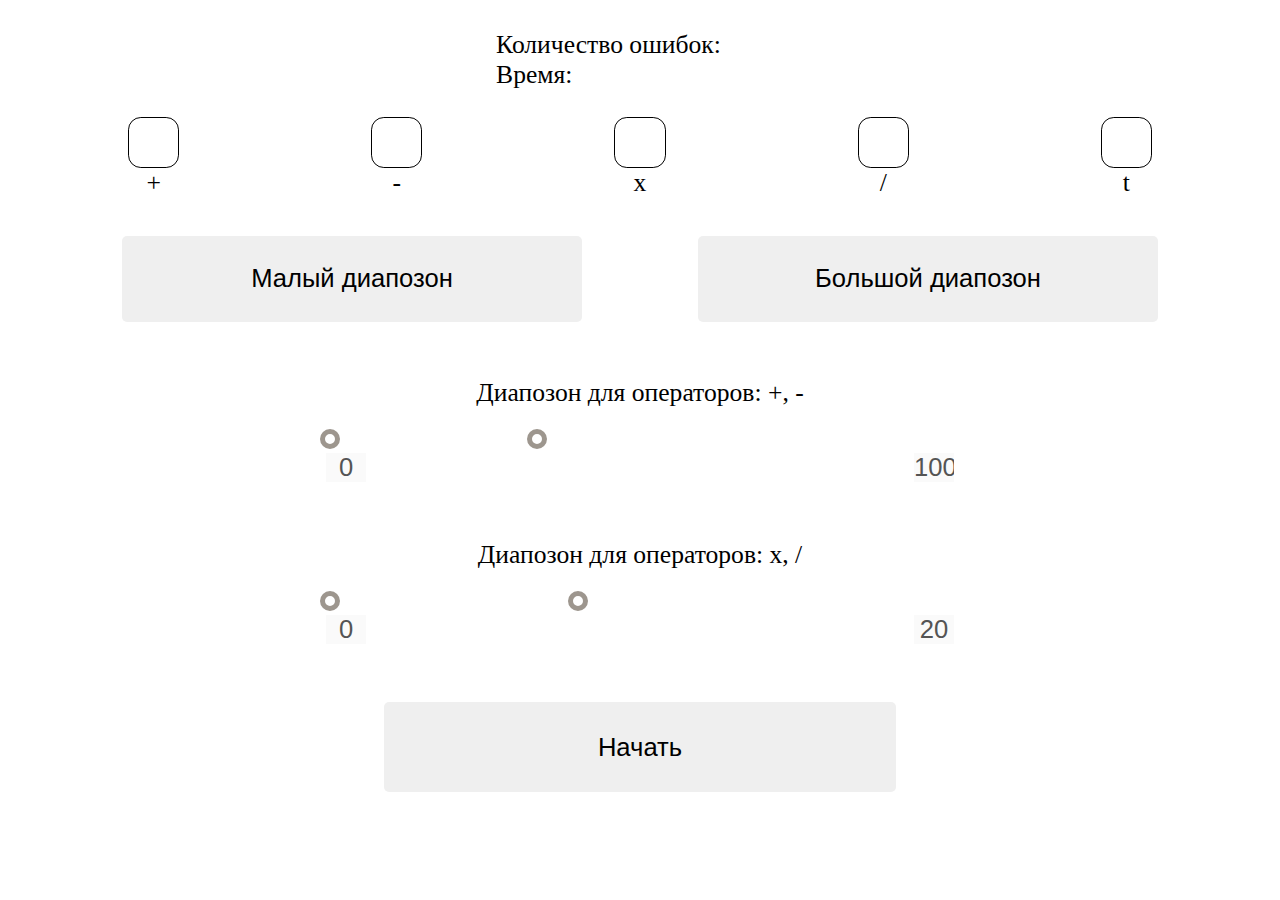
==== index.html @ 9f386fc3 "Update index.html" ====
<!DOCTYPE html>
<html lang="en">
<head>
    <meta charset="UTF-8">
    <meta name="viewport" content="width=device-width, user-scalable=no">
    <title>MathScore</title>
    <link rel="stylesheet" href="./style.css" /></link>
    <link rel="stylesheet" id="theme" href="./style.css" /></link>
    <script src='https://cdnjs.cloudflare.com/ajax/libs/jquery/1.12.4/jquery.min.js'></script>
    <script src="https://telegram.org/js/telegram-web-app.js?v=1.0.1"></script>
</head>
<body>

    <div class="different-theme-block" id="different-theme-block">
        <div class="conteiner" id="conteiner">
            <div class="standart" id="standart"></div>
            <div class="black" id="black"></div>
            <div class="red" id="red"></div>
            <div class="green" id="green"></div>
        </div>
    </div>
    <div   id="main1">
        <div class="main1 cssmain1">
            <div class="header1">
                <p id="win-message" class="win-message none">Количество ошибок: <br> Время: </p>
                <div class="different-theme" id="different-theme"></div>
            </div>
            <div class="choice">
                <p class="choice-value"><input type="checkbox" id="checkbox+" value="0"> +</p>
                <p class="choice-value"><input type="checkbox" id="checkbox-" value="1"> -</p>
                <p class="choice-value"><input type="checkbox" id="checkboxx" value="2"> x</p>
                <p class="choice-value"><input type="checkbox" id="checkbox/" value="3"> /</p>
                <p class="choice-value"><input type="checkbox"> t</p>
            </div>

            <div class="tuning-small-big">
                <button class="small-range cssmain1" id="small-range">Малый диапозон</button>
                <button class="big-range cssmain1" id="big-range">Большой диапозон</button>
            </div>

            <div class="filter">
                <p>Диапозон для операторов: +, -</p>
                <div class="easy-basket-filter">
                    <div class="easy-basket-filter-info">
                        <p class="iLower"><input disabled type="text" id="easy-basket-lower" class="easy-basket-lower forPSize" value="0" min="0" max="300" maxlength=3/></p>
                        <p class="iUpper"><input disabled type="text" class="easy-basket-upper forPSize" value="100" min="0" max="300" maxlength=3/></p>
                    </div>
                    
                    <div class="easy-basket-filter-range">
                        <input type="range" class="lower range" step="1" min="0" max="300" value="0"/>
                        <input type="range" class="upper range" step="1" min="0" max="300" value="100"/>
                        <div class="fill"></div>
                    </div>
                    
                    <div class="easy-basket-filter-ticks">
                    </div>
                </div>
            </div>

            <div class="filter">
                <p>Диапозон для операторов: x, /</p>
                <div class="easy-basket-filter-double">
                    <div class="easy-basket-filter-info-double">
                        <p class="iLower-double cssmain1"><input disabled type="text" class="easy-basket-lower-double forPSize" value="0" min="0" max="50" maxlength=2/></p>
                        <p class="iUpper-double cssmain1"><input disabled type="text" class="easy-basket-upper-double forPSize" value="20" min="0" max="50" maxlength=2/></p>
                    </div>
                    
                    <div class="easy-basket-filter-range-double">
                        <input type="range" class="lower-double range-double" step="1" min="0" max="50" value="0"/>
                        <input type="range" class="upper-double range-double" step="1" min="0" max="50" value="20"/>
                        <div class="fill-double"></div>
                    </div>
                    
                    <div class="easy-basket-filter-ticks-double">
                    </div>
                </div>
            </div>
            
            <button class="start-button cssmain1" id="start-button">Начать</button>
        </div>
    </div>

    <div class = "none" id="main2">
        <div class="main2 cssmain2">
            <div class="header">
                <img class="back-to-home" id="back-to-home" src="./materials/back-to-main.png" alt="">
                <div class="time">
                    <div class="wrapper-stopwath">
                        <p><span id="seconds">00</span>:<span id="tens">00</span></p>
                    </div> 
                </div>
                <div class="score">
                    <p id="score">/</p>
                </div>
            </div>

            <div class="example-block">
                <p class="number" id="example">35 + 343 = </p>
                <div class="example-answer" id="example-answer-block">
                    <p id="example-answer"></p>
                </div>
            </div>

            <div class="keyboard">
                <button  class="cssmain2" id="number-1" value="1"> 1 </button>
                <button  class="cssmain2" id="number-2" value="2"> 2 </button>
                <button  class="cssmain2" id="number-3" value="3"> 3 </button>
                <button  class="cssmain2" id="number-4" value="4"> 4 </button>
                <button  class="cssmain2" id="number-5" value="5"> 5 </button>
                <button  class="cssmain2" id="number-6" value="6"> 6 </button>
                <button  class="cssmain2" id="number-7" value="7"> 7 </button>
                <button  class="cssmain2" id="number-8" value="8"> 8 </button>
                <button  class="cssmain2" id="number-9" value="9"> 9 </button>
                <!-- <button  class="number"> 1 </button> -->
                <button class="cssmain2" id="number-delete" value="delete">
                    <img src="[data-uri]">
                </button>
                <button  class="cssmain2" id="number-0" value="0"> 0 </button>
                <button class="cssmain2" id="number-enter" value="enter">
                    <img src="[data-uri]">
                </button>
            </div>
        </div>
    </div>
    
    <script src="./main.js"></script>
    <script src="https://telegram.org/js/telegram-web-app.js"></script>
</body>
</html>
---- style.css ----
*{
    padding: 0;
    margin: 0;
    border: 0;
}



.none{
    z-index: -1;
    display: none;
}


body{
    width: 100vw;
    height: 100vh;
    display: flex;
    justify-content: center;
}
.main1{
    width: 100vw;
    height: 100vh;
    /* background-color: rgb(234, 234, 234); */

    display: flex;
    align-items: center;
    flex-direction: column;
}

.header1{
    width: 95vw;
    height: 10vh;
    display: flex;
    justify-content: space-between;
    align-items: center;
}
.win-message{
    width: 100%;
    height: 10vh;
    display: flex;
    justify-content: center;
    align-items: end;
}
.different-theme{
    height: 7vh;
    aspect-ratio: 1 / 1;
    border-radius: 1vw;
}
.different-theme-block{
    width: 0;
    height: 100%;
    position: absolute;
    right: 0;
    transition-duration: 0.4s;
    z-index: 10;
}
.conteiner{
    position: absolute;
    overflow: hidden;
    width: 0;
    right: calc(7vh + 2.5vw);
    height: 10vh;
    display: flex;
    justify-content: end;
    align-items: center;
    transition-duration: 0.4s;
}
.black, .red, .green, .standart{
    height: 7vh;
    aspect-ratio: 1 / 1;
    transition-duration: 0.4s;
}
.black{
    background-color: black;
}
.green{
    background-color: green;
    border-top-right-radius: 1vw;
    border-bottom-right-radius: 1vw;
}
.red{
    background-color: red;
}
.standart{
    border-top-left-radius: 1vw;
    border-bottom-left-radius: 1vw;
    background-color: rgb(28, 170, 231);;
}

.choice{
    width: 80vw;
    height: 15vh;
    display: flex;
    justify-content: space-between;
    align-items: center;
}
.choice-value{
    display: flex;
    align-items: center;
    flex-direction: column;
}
.choice input{
    appearance: none; /* Убираем стандартное оформление */
    width: 4vw;
    aspect-ratio: 1 / 1;
    /* border: 1px solid #000; */
    border-radius: 1vw;
}
.choice input[type="checkbox"]{
    border: 1px solid;
    /* border-color: black; */
    /* background-color: rgb(234, 234, 234); */
}
.choice input[type="checkbox"]:checked{
    /* background-color: rgb(28, 170, 231); 
    border-color: rgb(28, 170, 231); */
}


.tuning-small-big{
    width: 90vw;
    height: 12vh;
    display: flex;
    align-items: center;
    justify-content: space-around;
}
.tuning-small-big button{
    width: 40%;
    height: 80%;
    border-radius: 5px;
    /* box-shadow: 0px 1px 4px  rgb(92, 92, 92); */
    /* background-color: rgb(28, 170, 231);
    color: white; */
    transition-duration: 0.4s;
}
.tuning-small-big button:active {
    width: 35%;
    height: 75%;
    transition-duration: 0.4s;
    /* background-color: rgb(18, 108, 146); */
}


.filter{
    margin: 5vh 0 0 0;
    width: 100vw;
    height: 13vh;
    display: flex;
    flex-direction: column;
    align-items: center;
    justify-content: space-between;
}


.start-button{
    margin: 5vh 0 0 0;
    width: 40vw;
    height: 10vh;
    border-radius: 5px;
    /* box-shadow: 0px 1px 4px  rgb(92, 92, 92);
    background-color: rgb(28, 170, 231);
    color: white; */
    transition-duration: 0.4s;
}

.start-button:active {
    width: 35%;
    height: 9%;
    transition-duration: 0.4s;
    /* background-color: rgb(18, 108, 146); */
}



.main2{
    width: 100vw;
    height: 100vh;
    /* background-color: rgb(234, 234, 234); */
    font-weight: 550;
    /* color: rgb(8, 130, 183); */
    display: flex;
    justify-content: space-between;
    align-items: center;
    flex-direction: column;
}

.header{
    width: 90%;
    height: 13%;
    display: flex;
    justify-content: space-between;
    align-items: center;
}
.back-to-home{
    height: auto;
}

.keyboard{
    display: flex;
    justify-content: center;
    align-items: flex-end;
    flex-wrap: wrap;
    width: 100%;
    height: 40%;
    /* position: absolute; */
    margin-bottom: 2%;
}
.keyboard button{
    width: 30%;
    height: 21%;
    /* display: flex; */
    /* text-align: center; */
    margin: 3px;
    border-radius: 5px;
    /* box-shadow: 0px 1px 4px  rgb(92, 92, 92);
    background-color: rgb(28, 170, 231);
    color: white; */
    font-weight: 600;
    transition-duration: 0.4s;
}

.keyboard button:active {
    transition-duration: 0.4s;
    /* background-color: rgb(18, 108, 146); */
}
.keyboard img{
    height: 4.5vh;
}

.example-block{
    /* background-color: aliceblue; */
    height: 15vh;
    width: 100vw;
    display: flex;
    flex-direction: column;
    align-items: center;
    justify-content: space-between;
}
.example-answer{
    position: relative;
    display: flex;
    justify-content: center;
    align-items: center;
    /* border-bottom: 1px solid rgb(8, 130, 183); */
    width: 40vw;
    height: 6vh;
    /* background-color: rgb(240, 240, 240);
    box-shadow: 0px 1px 4px  rgb(92, 92, 92);  */
    border-radius: 5px;  
}








@media (min-width: 992px) {
    .cssmain1{
        font-size: 2vw;
    }
    .cssmain2{
        font-size: 3vw;
    }
    .forPSize{
        font-size: 2vw;
    }
    .back-to-home{
        width: 70px;
    }
}
@media (max-width: 992px) {
    .cssmain1{
        font-size: 3vw;
    }
    .cssmain2{
        font-size: 4vw;
    }
    .forPSize{
        font-size: 2.5vw;
    }
}
@media (max-width: 780px) {
    .cssmain1{
        font-size: 4vw;
    }
    .cssmain2{
        font-size: 5vw;
    }
    .forPSize{
        font-size: 3vw;
    }
    .back-to-home{
        width: 60px;
    }
}
@media (max-width: 650px) {
    .cssmain1{
        font-size: 5vw;
    }
    .cssmain2{
        font-size: 6vw;
    }
    .forPSize{
        font-size: 4vw;
    }
    .back-to-home{
        width: 11vw;
    }
}
@media (max-width: 570px) {
    .cssmain1{
        font-size: 6vw;
    }
    .cssmain2{
        font-size: 7vw;
    }
    .forPSize{
        font-size: 4.5vw;
    }
    .choice input{
        width: 5vw;
    }
    .back-to-home{
        width: 13vw;
    }
}
@media (max-width: 400px) {
    .cssmain1{
        font-size: 6.5vw;
    }
    .cssmain2{
        font-size: 8vw;
    }
    .forPSize{
        font-size: 5.5vw;
    }
    .choice input{
        width: 5.5vw;
    }
    .back-to-home{
        width: 15vw;
    }
}
















.easy-basket-filter {
    width: 50%;
    position: relative;
}
.fill {
    height: 3px;
    width: 33%;
    /* background-color: rgb(28, 170, 231); */
    position: absolute;
    top: 0;
    left: 0;
    z-index: 2;
}
.easy-basket-filter-info {
    box-sizing: border-box;
    padding: 0;
    width: 100%;
    justify-content: space-between;
    /* position: absolute;
    top: -50px; */
}
.easy-basket-filter-info p{
    /* color: #fff; */
    padding: 2px 6px;
    /* background-color: rgb(28, 170, 231); */
    border-radius: 4px;
    margin:0;
}
.easy-basket-filter-info .iLower{
    float:left;
    display: inline-block;
    min-height: 4.5vh;
    width: 40px;
    position: relative;
}
.easy-basket-filter-info .iUpper{
    float:right;
    display: inline-block;
    min-height: 4.5vh;
    width: 40px;
    position: relative;
}
.easy-basket-filter-info input{
    width: inherit;
    border: none;
    /* color: #fff; */
    /* font: 11px Open Sans; */
    /* background-color: rgb(28, 170, 231); */
    /* width: 40px; */
    position: absolute;
    bottom: 0;
    text-align:center;
}
/***** Position dual *****/
.range {
    position: absolute;
    left: 0;
    top: 0;
}

/****** Style range ******/
input[type=range] {
    -webkit-appearance: none;
    width: 100%;
    margin: 0;
    background: transparent;
}

input[type=range]::-webkit-slider-thumb {
    border: 5px solid;
    -webkit-appearance: none;
    cursor: pointer;
    position: relative;
    z-index: 3;
}

input[type=range]:focus, input[type=text]:focus {
    outline: none;
}
input[type=range]::-webkit-slider-thumb {
    -webkit-appearance: none;
    height:20px;
    width: 20px;
    /* border: 5px solid #f1f1f1;
    box-shadow: 0 1px 5px -1px rgba(0, 0, 0, 0.5); */
    border-radius: 100%;
    /* background: rgb(28, 170, 231); */
    cursor: pointer;
    margin-top: -9px;
}
input[type=range]::-webkit-slider-runnable-track {
    width: 100%;
    height: 3px;
    cursor: pointer;
    /* background: #707D7D; */
    border-radius: 1.3px;
}

input[type=range].lower::-webkit-slider-runnable-track {
    /* background: red; */
}
.easy-basket-filter-ticks {
    display: -webkit-box;
    display: -ms-flexbox;
    display: flex;
    -webkit-box-pack: justify;
        -ms-flex-pack: justify;
            justify-content: space-between;
    height: 5px;
    padding-top: 8px;
    font: 11px Open Sans;
    cursor: default;
    left: 0;
    bottom: 0;
    width: 100%;
}
.easy-basket-filter-ticks > div {
    height: 100%;
    width: 1px;
    /* background: #DDD;
    color: #888; */
}
.easy-basket-filter-ticks > div:nth-child(10n - 9) {
    height: 150%;
}
.easy-basket-filter-ticks > div:nth-child(10n - 9)::before {
    display: block;
    content: attr(data-value);
    -webkit-transform: translate(-50%, 50%);
            transform: translate(-50%, 50%);
    text-align: center;
    width: 40px;
}



.easy-basket-filter-double {
    width: 50%;
    position: relative;
}
.fill-double {
    height: 3px;
    width: 38%;
    /* background-color: rgb(28, 170, 231); */
    position: absolute;
    top: 0;
    left: 0;
    z-index: 2;
}
.easy-basket-filter-info-double {
    box-sizing: border-box;
    padding: 0;
    width: 100%;
    justify-content: space-between;
    /* position: absolute;
    top: -50px; */
}
.easy-basket-filter-info-double p{
    /* color: #fff; */
    padding: 2px 6px;
    /* background-color: rgb(28, 170, 231); */
    border-radius: 4px;
    margin:0;
}
.easy-basket-filter-info-double .iLower-double{
    float:left;
    display: inline-block;
    min-height: 4.5vh;
    width: 40px;
    position: relative;
}
.easy-basket-filter-info-double .iUpper-double{
    float:right;
    display: inline-block;
    min-height: 4.5vh;
    width: 40px;
    position: relative;
}
.easy-basket-filter-info-double input{
    width: inherit;
    border: none;
    /* color: #fff; */
    /* font: 11px Open Sans; */
    /* background-color: rgb(28, 170, 231); */
    /* width: 40px; */
    text-align:center;
    position: absolute;
    bottom: 0;
}
/***** Position dual *****/
.range-double {
    position: absolute;
    left: 0;
    top: 0;
}

input[type=range].lower-double::-webkit-slider-runnable-track {
    /* background: red; */
}
.easy-basket-filter-ticks-double {
    display: -webkit-box;
    display: -ms-flexbox;
    display: flex;
    -webkit-box-pack: justify;
        -ms-flex-pack: justify;
            justify-content: space-between;
    height: 5px;
    padding-top: 8px;
    font: 11px Open Sans;
    cursor: default;
    left: 0;
    bottom: 0;
    width: 100%;
}
.easy-basket-filter-ticks-double > div {
    height: 100%;
    width: 1px;
    background: #DDD;
    color: #888;
}
.easy-basket-filter-ticks-double > div:nth-child(10n - 9) {
    height: 150%;
}
.easy-basket-filter-ticks-double > div:nth-child(10n - 9)::before {
    display: block;
    content: attr(data-value);
    -webkit-transform: translate(-50%, 50%);
            transform: translate(-50%, 50%);
    text-align: center;
    width: 40px;
}



@media (max-width: 767px) {
    .easy-basket-filter {
        width: 85%;
    }
    .easy-basket-filter-double {
        width: 85%;
    }
}
---- style.css ----
*{
    padding: 0;
    margin: 0;
    border: 0;
}



.none{
    z-index: -1;
    display: none;
}


body{
    width: 100vw;
    height: 100vh;
    display: flex;
    justify-content: center;
}
.main1{
    width: 100vw;
    height: 100vh;
    /* background-color: rgb(234, 234, 234); */

    display: flex;
    align-items: center;
    flex-direction: column;
}

.header1{
    width: 95vw;
    height: 10vh;
    display: flex;
    justify-content: space-between;
    align-items: center;
}
.win-message{
    width: 100%;
    height: 10vh;
    display: flex;
    justify-content: center;
    align-items: end;
}
.different-theme{
    height: 7vh;
    aspect-ratio: 1 / 1;
    border-radius: 1vw;
}
.different-theme-block{
    width: 0;
    height: 100%;
    position: absolute;
    right: 0;
    transition-duration: 0.4s;
    z-index: 10;
}
.conteiner{
    position: absolute;
    overflow: hidden;
    width: 0;
    right: calc(7vh + 2.5vw);
    height: 10vh;
    display: flex;
    justify-content: end;
    align-items: center;
    transition-duration: 0.4s;
}
.black, .red, .green, .standart{
    height: 7vh;
    aspect-ratio: 1 / 1;
    transition-duration: 0.4s;
}
.black{
    background-color: black;
}
.green{
    background-color: green;
    border-top-right-radius: 1vw;
    border-bottom-right-radius: 1vw;
}
.red{
    background-color: red;
}
.standart{
    border-top-left-radius: 1vw;
    border-bottom-left-radius: 1vw;
    background-color: rgb(28, 170, 231);;
}

.choice{
    width: 80vw;
    height: 15vh;
    display: flex;
    justify-content: space-between;
    align-items: center;
}
.choice-value{
    display: flex;
    align-items: center;
    flex-direction: column;
}
.choice input{
    appearance: none; /* Убираем стандартное оформление */
    width: 4vw;
    aspect-ratio: 1 / 1;
    /* border: 1px solid #000; */
    border-radius: 1vw;
}
.choice input[type="checkbox"]{
    border: 1px solid;
    /* border-color: black; */
    /* background-color: rgb(234, 234, 234); */
}
.choice input[type="checkbox"]:checked{
    /* background-color: rgb(28, 170, 231); 
    border-color: rgb(28, 170, 231); */
}


.tuning-small-big{
    width: 90vw;
    height: 12vh;
    display: flex;
    align-items: center;
    justify-content: space-around;
}
.tuning-small-big button{
    width: 40%;
    height: 80%;
    border-radius: 5px;
    /* box-shadow: 0px 1px 4px  rgb(92, 92, 92); */
    /* background-color: rgb(28, 170, 231);
    color: white; */
    transition-duration: 0.4s;
}
.tuning-small-big button:active {
    width: 35%;
    height: 75%;
    transition-duration: 0.4s;
    /* background-color: rgb(18, 108, 146); */
}


.filter{
    margin: 5vh 0 0 0;
    width: 100vw;
    height: 13vh;
    display: flex;
    flex-direction: column;
    align-items: center;
    justify-content: space-between;
}


.start-button{
    margin: 5vh 0 0 0;
    width: 40vw;
    height: 10vh;
    border-radius: 5px;
    /* box-shadow: 0px 1px 4px  rgb(92, 92, 92);
    background-color: rgb(28, 170, 231);
    color: white; */
    transition-duration: 0.4s;
}

.start-button:active {
    width: 35%;
    height: 9%;
    transition-duration: 0.4s;
    /* background-color: rgb(18, 108, 146); */
}



.main2{
    width: 100vw;
    height: 100vh;
    /* background-color: rgb(234, 234, 234); */
    font-weight: 550;
    /* color: rgb(8, 130, 183); */
    display: flex;
    justify-content: space-between;
    align-items: center;
    flex-direction: column;
}

.header{
    width: 90%;
    height: 13%;
    display: flex;
    justify-content: space-between;
    align-items: center;
}
.back-to-home{
    height: auto;
}

.keyboard{
    display: flex;
    justify-content: center;
    align-items: flex-end;
    flex-wrap: wrap;
    width: 100%;
    height: 40%;
    /* position: absolute; */
    margin-bottom: 2%;
}
.keyboard button{
    width: 30%;
    height: 21%;
    /* display: flex; */
    /* text-align: center; */
    margin: 3px;
    border-radius: 5px;
    /* box-shadow: 0px 1px 4px  rgb(92, 92, 92);
    background-color: rgb(28, 170, 231);
    color: white; */
    font-weight: 600;
    transition-duration: 0.4s;
}

.keyboard button:active {
    transition-duration: 0.4s;
    /* background-color: rgb(18, 108, 146); */
}
.keyboard img{
    height: 4.5vh;
}

.example-block{
    /* background-color: aliceblue; */
    height: 15vh;
    width: 100vw;
    display: flex;
    flex-direction: column;
    align-items: center;
    justify-content: space-between;
}
.example-answer{
    position: relative;
    display: flex;
    justify-content: center;
    align-items: center;
    /* border-bottom: 1px solid rgb(8, 130, 183); */
    width: 40vw;
    height: 6vh;
    /* background-color: rgb(240, 240, 240);
    box-shadow: 0px 1px 4px  rgb(92, 92, 92);  */
    border-radius: 5px;  
}








@media (min-width: 992px) {
    .cssmain1{
        font-size: 2vw;
    }
    .cssmain2{
        font-size: 3vw;
    }
    .forPSize{
        font-size: 2vw;
    }
    .back-to-home{
        width: 70px;
    }
}
@media (max-width: 992px) {
    .cssmain1{
        font-size: 3vw;
    }
    .cssmain2{
        font-size: 4vw;
    }
    .forPSize{
        font-size: 2.5vw;
    }
}
@media (max-width: 780px) {
    .cssmain1{
        font-size: 4vw;
    }
    .cssmain2{
        font-size: 5vw;
    }
    .forPSize{
        font-size: 3vw;
    }
    .back-to-home{
        width: 60px;
    }
}
@media (max-width: 650px) {
    .cssmain1{
        font-size: 5vw;
    }
    .cssmain2{
        font-size: 6vw;
    }
    .forPSize{
        font-size: 4vw;
    }
    .back-to-home{
        width: 11vw;
    }
}
@media (max-width: 570px) {
    .cssmain1{
        font-size: 6vw;
    }
    .cssmain2{
        font-size: 7vw;
    }
    .forPSize{
        font-size: 4.5vw;
    }
    .choice input{
        width: 5vw;
    }
    .back-to-home{
        width: 13vw;
    }
}
@media (max-width: 400px) {
    .cssmain1{
        font-size: 6.5vw;
    }
    .cssmain2{
        font-size: 8vw;
    }
    .forPSize{
        font-size: 5.5vw;
    }
    .choice input{
        width: 5.5vw;
    }
    .back-to-home{
        width: 15vw;
    }
}
















.easy-basket-filter {
    width: 50%;
    position: relative;
}
.fill {
    height: 3px;
    width: 33%;
    /* background-color: rgb(28, 170, 231); */
    position: absolute;
    top: 0;
    left: 0;
    z-index: 2;
}
.easy-basket-filter-info {
    box-sizing: border-box;
    padding: 0;
    width: 100%;
    justify-content: space-between;
    /* position: absolute;
    top: -50px; */
}
.easy-basket-filter-info p{
    /* color: #fff; */
    padding: 2px 6px;
    /* background-color: rgb(28, 170, 231); */
    border-radius: 4px;
    margin:0;
}
.easy-basket-filter-info .iLower{
    float:left;
    display: inline-block;
    min-height: 4.5vh;
    width: 40px;
    position: relative;
}
.easy-basket-filter-info .iUpper{
    float:right;
    display: inline-block;
    min-height: 4.5vh;
    width: 40px;
    position: relative;
}
.easy-basket-filter-info input{
    width: inherit;
    border: none;
    /* color: #fff; */
    /* font: 11px Open Sans; */
    /* background-color: rgb(28, 170, 231); */
    /* width: 40px; */
    position: absolute;
    bottom: 0;
    text-align:center;
}
/***** Position dual *****/
.range {
    position: absolute;
    left: 0;
    top: 0;
}

/****** Style range ******/
input[type=range] {
    -webkit-appearance: none;
    width: 100%;
    margin: 0;
    background: transparent;
}

input[type=range]::-webkit-slider-thumb {
    border: 5px solid;
    -webkit-appearance: none;
    cursor: pointer;
    position: relative;
    z-index: 3;
}

input[type=range]:focus, input[type=text]:focus {
    outline: none;
}
input[type=range]::-webkit-slider-thumb {
    -webkit-appearance: none;
    height:20px;
    width: 20px;
    /* border: 5px solid #f1f1f1;
    box-shadow: 0 1px 5px -1px rgba(0, 0, 0, 0.5); */
    border-radius: 100%;
    /* background: rgb(28, 170, 231); */
    cursor: pointer;
    margin-top: -9px;
}
input[type=range]::-webkit-slider-runnable-track {
    width: 100%;
    height: 3px;
    cursor: pointer;
    /* background: #707D7D; */
    border-radius: 1.3px;
}

input[type=range].lower::-webkit-slider-runnable-track {
    /* background: red; */
}
.easy-basket-filter-ticks {
    display: -webkit-box;
    display: -ms-flexbox;
    display: flex;
    -webkit-box-pack: justify;
        -ms-flex-pack: justify;
            justify-content: space-between;
    height: 5px;
    padding-top: 8px;
    font: 11px Open Sans;
    cursor: default;
    left: 0;
    bottom: 0;
    width: 100%;
}
.easy-basket-filter-ticks > div {
    height: 100%;
    width: 1px;
    /* background: #DDD;
    color: #888; */
}
.easy-basket-filter-ticks > div:nth-child(10n - 9) {
    height: 150%;
}
.easy-basket-filter-ticks > div:nth-child(10n - 9)::before {
    display: block;
    content: attr(data-value);
    -webkit-transform: translate(-50%, 50%);
            transform: translate(-50%, 50%);
    text-align: center;
    width: 40px;
}



.easy-basket-filter-double {
    width: 50%;
    position: relative;
}
.fill-double {
    height: 3px;
    width: 38%;
    /* background-color: rgb(28, 170, 231); */
    position: absolute;
    top: 0;
    left: 0;
    z-index: 2;
}
.easy-basket-filter-info-double {
    box-sizing: border-box;
    padding: 0;
    width: 100%;
    justify-content: space-between;
    /* position: absolute;
    top: -50px; */
}
.easy-basket-filter-info-double p{
    /* color: #fff; */
    padding: 2px 6px;
    /* background-color: rgb(28, 170, 231); */
    border-radius: 4px;
    margin:0;
}
.easy-basket-filter-info-double .iLower-double{
    float:left;
    display: inline-block;
    min-height: 4.5vh;
    width: 40px;
    position: relative;
}
.easy-basket-filter-info-double .iUpper-double{
    float:right;
    display: inline-block;
    min-height: 4.5vh;
    width: 40px;
    position: relative;
}
.easy-basket-filter-info-double input{
    width: inherit;
    border: none;
    /* color: #fff; */
    /* font: 11px Open Sans; */
    /* background-color: rgb(28, 170, 231); */
    /* width: 40px; */
    text-align:center;
    position: absolute;
    bottom: 0;
}
/***** Position dual *****/
.range-double {
    position: absolute;
    left: 0;
    top: 0;
}

input[type=range].lower-double::-webkit-slider-runnable-track {
    /* background: red; */
}
.easy-basket-filter-ticks-double {
    display: -webkit-box;
    display: -ms-flexbox;
    display: flex;
    -webkit-box-pack: justify;
        -ms-flex-pack: justify;
            justify-content: space-between;
    height: 5px;
    padding-top: 8px;
    font: 11px Open Sans;
    cursor: default;
    left: 0;
    bottom: 0;
    width: 100%;
}
.easy-basket-filter-ticks-double > div {
    height: 100%;
    width: 1px;
    background: #DDD;
    color: #888;
}
.easy-basket-filter-ticks-double > div:nth-child(10n - 9) {
    height: 150%;
}
.easy-basket-filter-ticks-double > div:nth-child(10n - 9)::before {
    display: block;
    content: attr(data-value);
    -webkit-transform: translate(-50%, 50%);
            transform: translate(-50%, 50%);
    text-align: center;
    width: 40px;
}



@media (max-width: 767px) {
    .easy-basket-filter {
        width: 85%;
    }
    .easy-basket-filter-double {
        width: 85%;
    }
}
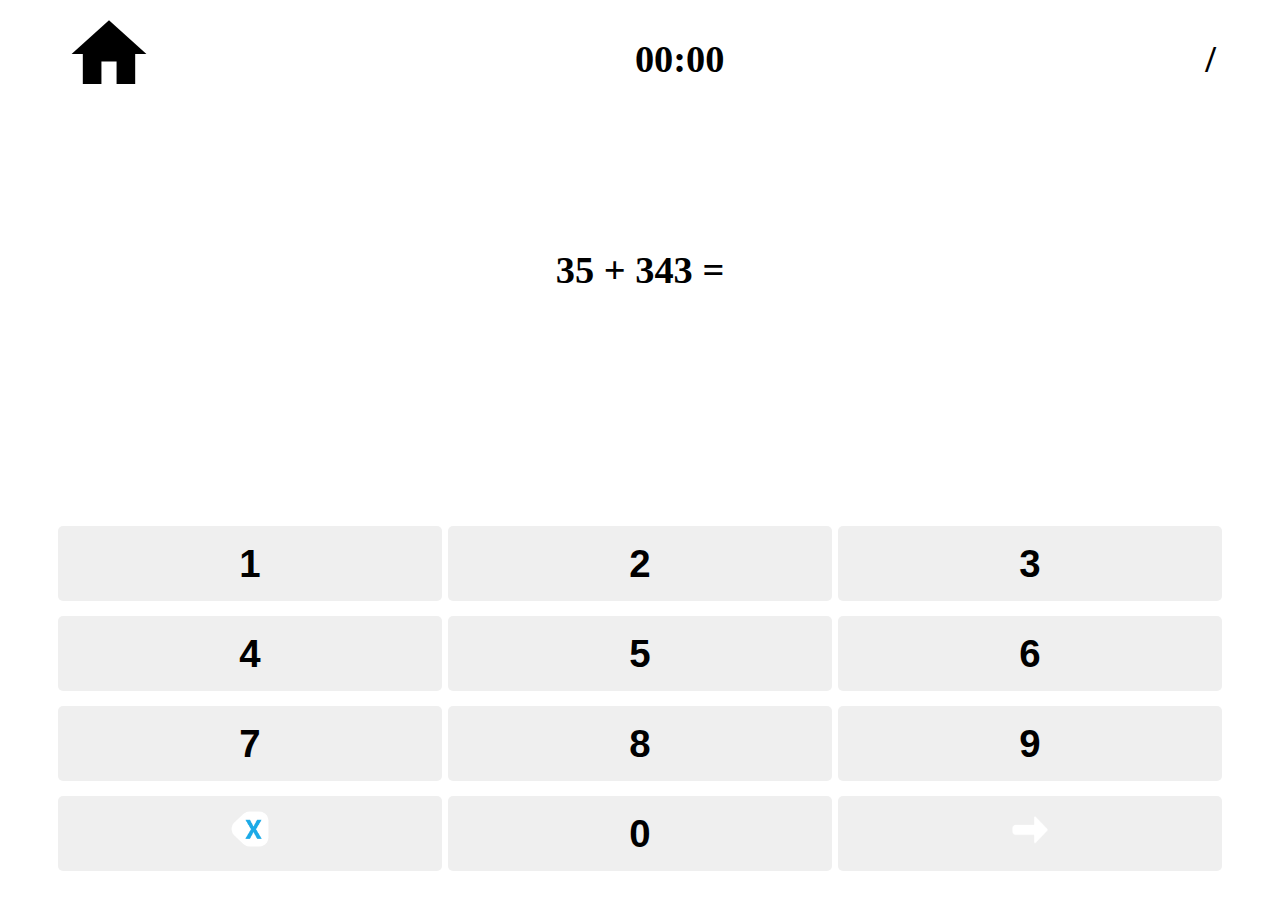
==== commit cf62622f: "." ====
--- a/index.html
+++ b/index.html
@@ -8,6 +8,7 @@
     <link rel="stylesheet" id="theme" href="./style.css" /></link>
     <script src='https://cdnjs.cloudflare.com/ajax/libs/jquery/1.12.4/jquery.min.js'></script>
     <script src="https://telegram.org/js/telegram-web-app.js?v=1.0.1"></script>
+    <link href="https://fonts.googleapis.com/icon?family=Material+Icons"rel="stylesheet">
 </head>
 <body>
 
@@ -19,7 +20,8 @@
             <div class="green" id="green"></div>
         </div>
     </div>
-    <div   id="main1">
+
+    <div class = "none"  id="main1">
         <div class="main1 cssmain1">
             <div class="header1">
                 <p id="win-message" class="win-message none">Количество ошибок: <br> Время: </p>
@@ -80,10 +82,13 @@
         </div>
     </div>
 
-    <div class = "none" id="main2">
+    <div  id="main2">
         <div class="main2 cssmain2">
             <div class="header">
-                <img class="back-to-home" id="back-to-home" src="./materials/back-to-main.png" alt="">
+                <div class="back-to-home" id="back-to-home">
+                    <!-- <img src="./materials/back-to-main.png" alt=""> -->
+                    <span class="material-icons home">home</span>
+                </div>
                 <div class="time">
                     <div class="wrapper-stopwath">
                         <p><span id="seconds">00</span>:<span id="tens">00</span></p>
--- a/style.css
+++ b/style.css
@@ -191,9 +191,6 @@
     display: flex;
     justify-content: space-between;
     align-items: center;
-}
-.back-to-home{
-    height: auto;
 }
 
 .keyboard{
@@ -267,8 +264,8 @@
     .forPSize{
         font-size: 2vw;
     }
-    .back-to-home{
-        width: 70px;
+    span.home{
+        font-size: 10vh;
     }
 }
 @media (max-width: 992px) {
@@ -281,6 +278,9 @@
     .forPSize{
         font-size: 2.5vw;
     }
+    span.home{
+        font-size: 10vh;
+    }
 }
 @media (max-width: 780px) {
     .cssmain1{
@@ -292,8 +292,8 @@
     .forPSize{
         font-size: 3vw;
     }
-    .back-to-home{
-        width: 60px;
+    span.home{
+        font-size: 10vh;
     }
 }
 @media (max-width: 650px) {
@@ -306,8 +306,8 @@
     .forPSize{
         font-size: 4vw;
     }
-    .back-to-home{
-        width: 11vw;
+    span.home{
+        font-size: 10vh;
     }
 }
 @media (max-width: 570px) {
@@ -323,8 +323,8 @@
     .choice input{
         width: 5vw;
     }
-    .back-to-home{
-        width: 13vw;
+    span.home{
+        font-size: 9vh;
     }
 }
 @media (max-width: 400px) {
@@ -340,8 +340,8 @@
     .choice input{
         width: 5.5vw;
     }
-    .back-to-home{
-        width: 15vw;
+    span.home{
+        font-size: 8vh;
     }
 }
 
--- a/style.css
+++ b/style.css
@@ -191,9 +191,6 @@
     display: flex;
     justify-content: space-between;
     align-items: center;
-}
-.back-to-home{
-    height: auto;
 }
 
 .keyboard{
@@ -267,8 +264,8 @@
     .forPSize{
         font-size: 2vw;
     }
-    .back-to-home{
-        width: 70px;
+    span.home{
+        font-size: 10vh;
     }
 }
 @media (max-width: 992px) {
@@ -281,6 +278,9 @@
     .forPSize{
         font-size: 2.5vw;
     }
+    span.home{
+        font-size: 10vh;
+    }
 }
 @media (max-width: 780px) {
     .cssmain1{
@@ -292,8 +292,8 @@
     .forPSize{
         font-size: 3vw;
     }
-    .back-to-home{
-        width: 60px;
+    span.home{
+        font-size: 10vh;
     }
 }
 @media (max-width: 650px) {
@@ -306,8 +306,8 @@
     .forPSize{
         font-size: 4vw;
     }
-    .back-to-home{
-        width: 11vw;
+    span.home{
+        font-size: 10vh;
     }
 }
 @media (max-width: 570px) {
@@ -323,8 +323,8 @@
     .choice input{
         width: 5vw;
     }
-    .back-to-home{
-        width: 13vw;
+    span.home{
+        font-size: 9vh;
     }
 }
 @media (max-width: 400px) {
@@ -340,8 +340,8 @@
     .choice input{
         width: 5.5vw;
     }
-    .back-to-home{
-        width: 15vw;
+    span.home{
+        font-size: 8vh;
     }
 }
 
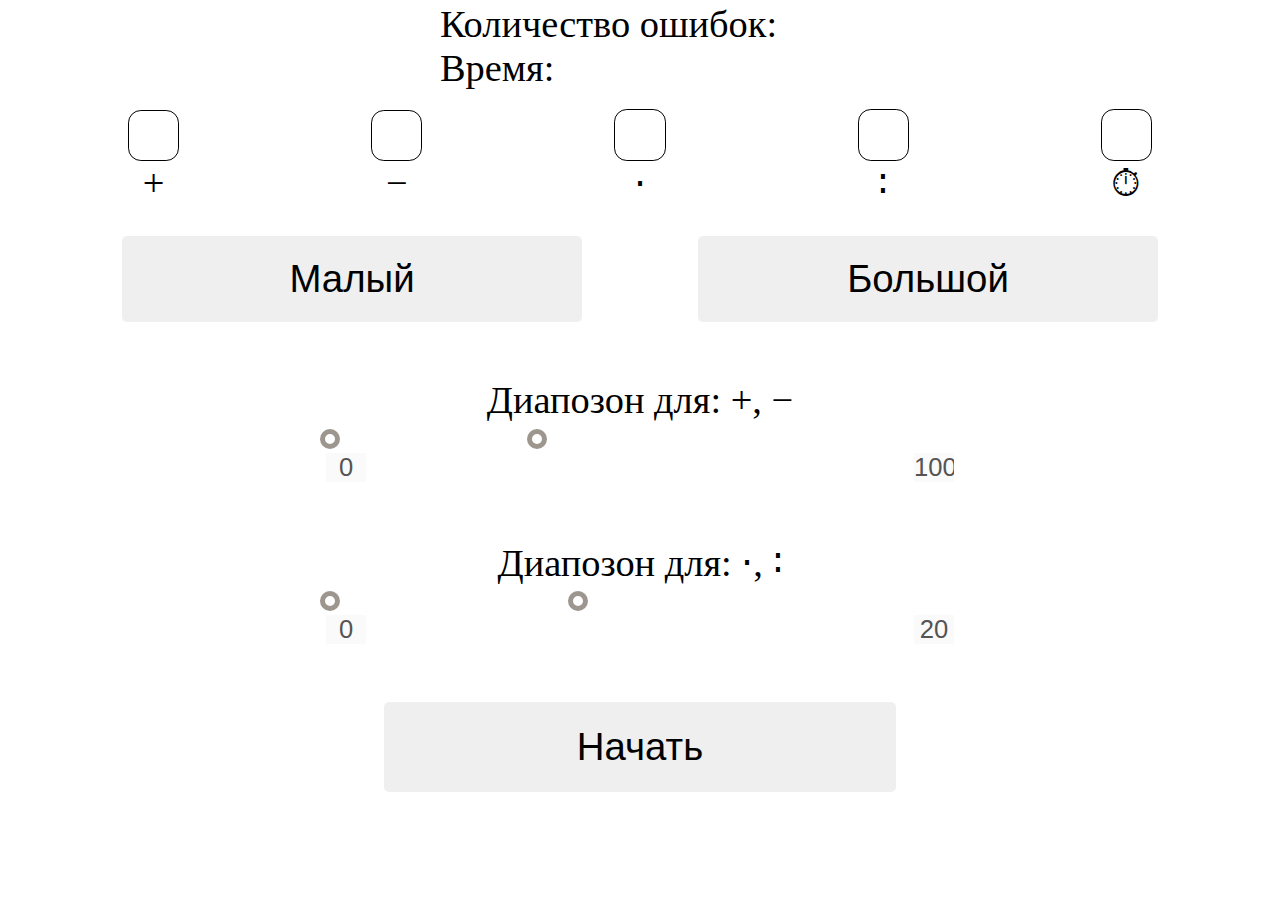
==== commit 35f6d632: "ю" ====
--- a/index.html
+++ b/index.html
@@ -21,27 +21,27 @@
         </div>
     </div>
 
-    <div class = "none"  id="main1">
-        <div class="main1 cssmain1">
+    <div  id="main1">
+        <div class="main1 cssmain2">
             <div class="header1">
                 <p id="win-message" class="win-message none">Количество ошибок: <br> Время: </p>
                 <div class="different-theme" id="different-theme"></div>
             </div>
             <div class="choice">
                 <p class="choice-value"><input type="checkbox" id="checkbox+" value="0"> +</p>
-                <p class="choice-value"><input type="checkbox" id="checkbox-" value="1"> -</p>
-                <p class="choice-value"><input type="checkbox" id="checkboxx" value="2"> x</p>
-                <p class="choice-value"><input type="checkbox" id="checkbox/" value="3"> /</p>
-                <p class="choice-value"><input type="checkbox"> t</p>
+                <p class="choice-value"><input type="checkbox" id="checkbox-" value="1"> −</p>
+                <p class="choice-value"><input type="checkbox" id="checkboxx" value="2"> ⋅</p>
+                <p class="choice-value"><input type="checkbox" id="checkbox/" value="3"> ∶</p>
+                <p class="choice-value"><input type="checkbox">⏱</p>
             </div>
 
             <div class="tuning-small-big">
-                <button class="small-range cssmain1" id="small-range">Малый диапозон</button>
-                <button class="big-range cssmain1" id="big-range">Большой диапозон</button>
+                <button class="small-range cssmain2" id="small-range">Малый</button>
+                <button class="big-range cssmain2" id="big-range">Большой</button>
             </div>
 
             <div class="filter">
-                <p>Диапозон для операторов: +, -</p>
+                <p>Диапозон для: +, −</p>
                 <div class="easy-basket-filter">
                     <div class="easy-basket-filter-info">
                         <p class="iLower"><input disabled type="text" id="easy-basket-lower" class="easy-basket-lower forPSize" value="0" min="0" max="300" maxlength=3/></p>
@@ -60,11 +60,11 @@
             </div>
 
             <div class="filter">
-                <p>Диапозон для операторов: x, /</p>
+                <p>Диапозон для: ⋅, ∶</p>
                 <div class="easy-basket-filter-double">
                     <div class="easy-basket-filter-info-double">
-                        <p class="iLower-double cssmain1"><input disabled type="text" class="easy-basket-lower-double forPSize" value="0" min="0" max="50" maxlength=2/></p>
-                        <p class="iUpper-double cssmain1"><input disabled type="text" class="easy-basket-upper-double forPSize" value="20" min="0" max="50" maxlength=2/></p>
+                        <p class="iLower-double cssmain2"><input disabled type="text" class="easy-basket-lower-double forPSize" value="0" min="0" max="50" maxlength=2/></p>
+                        <p class="iUpper-double cssmain2"><input disabled type="text" class="easy-basket-upper-double forPSize" value="20" min="0" max="50" maxlength=2/></p>
                     </div>
                     
                     <div class="easy-basket-filter-range-double">
@@ -78,11 +78,11 @@
                 </div>
             </div>
             
-            <button class="start-button cssmain1" id="start-button">Начать</button>
+            <button class="start-button cssmain2" id="start-button">Начать</button>
         </div>
     </div>
 
-    <div  id="main2">
+    <div class = "none"  id="main2">
         <div class="main2 cssmain2">
             <div class="header">
                 <div class="back-to-home" id="back-to-home">
@@ -118,11 +118,11 @@
                 <button  class="cssmain2" id="number-9" value="9"> 9 </button>
                 <!-- <button  class="number"> 1 </button> -->
                 <button class="cssmain2" id="number-delete" value="delete">
-                    <img src="[data-uri]">
+                    <span class="material-icons keyboard-circle">highlight_off</span>
                 </button>
                 <button  class="cssmain2" id="number-0" value="0"> 0 </button>
                 <button class="cssmain2" id="number-enter" value="enter">
-                    <img src="[data-uri]">
+                    <span class="material-icons keyboard-circle">check_circle_outline</span>
                 </button>
             </div>
         </div>
--- a/style.css
+++ b/style.css
@@ -22,7 +22,7 @@
     width: 100vw;
     height: 100vh;
     /* background-color: rgb(234, 234, 234); */
-
+    /* font-weight: 550; */
     display: flex;
     align-items: center;
     flex-direction: column;
@@ -87,7 +87,6 @@
     border-bottom-left-radius: 1vw;
     background-color: rgb(28, 170, 231);;
 }
-
 .choice{
     width: 80vw;
     height: 15vh;
@@ -193,6 +192,28 @@
     align-items: center;
 }
 
+.example-block{
+    /* background-color: aliceblue; */
+    height: 15vh;
+    width: 100vw;
+    display: flex;
+    flex-direction: column;
+    align-items: center;
+    justify-content: space-between;
+}
+.example-answer{
+    position: relative;
+    display: flex;
+    justify-content: center;
+    align-items: center;
+    /* border-bottom: 1px solid rgb(8, 130, 183); */
+    width: 40vw;
+    height: 6vh;
+    /* background-color: rgb(240, 240, 240);
+    box-shadow: 0px 1px 4px  rgb(92, 92, 92);  */
+    border-radius: 5px;  
+}
+
 .keyboard{
     display: flex;
     justify-content: center;
@@ -200,14 +221,11 @@
     flex-wrap: wrap;
     width: 100%;
     height: 40%;
-    /* position: absolute; */
     margin-bottom: 2%;
 }
 .keyboard button{
     width: 30%;
     height: 21%;
-    /* display: flex; */
-    /* text-align: center; */
     margin: 3px;
     border-radius: 5px;
     /* box-shadow: 0px 1px 4px  rgb(92, 92, 92);
@@ -221,31 +239,12 @@
     transition-duration: 0.4s;
     /* background-color: rgb(18, 108, 146); */
 }
-.keyboard img{
-    height: 4.5vh;
-}
-
-.example-block{
-    /* background-color: aliceblue; */
-    height: 15vh;
-    width: 100vw;
-    display: flex;
-    flex-direction: column;
-    align-items: center;
-    justify-content: space-between;
-}
-.example-answer{
-    position: relative;
+.keyboard .cssmain2{
     display: flex;
     justify-content: center;
     align-items: center;
-    /* border-bottom: 1px solid rgb(8, 130, 183); */
-    width: 40vw;
-    height: 6vh;
-    /* background-color: rgb(240, 240, 240);
-    box-shadow: 0px 1px 4px  rgb(92, 92, 92);  */
-    border-radius: 5px;  
-}
+}
+
 
 
 
@@ -267,6 +266,9 @@
     span.home{
         font-size: 10vh;
     }
+    span.keyboard-circle{
+        font-size: 5vw;
+    }
 }
 @media (max-width: 992px) {
     .cssmain1{
@@ -281,6 +283,9 @@
     span.home{
         font-size: 10vh;
     }
+    span.keyboard-circle{
+        font-size: 5vw;
+    }
 }
 @media (max-width: 780px) {
     .cssmain1{
@@ -295,6 +300,9 @@
     span.home{
         font-size: 10vh;
     }
+    span.keyboard-circle{
+        font-size: 7vw;
+    }
 }
 @media (max-width: 650px) {
     .cssmain1{
@@ -309,6 +317,9 @@
     span.home{
         font-size: 10vh;
     }
+    span.keyboard-circle{
+        font-size: 8vw;
+    }
 }
 @media (max-width: 570px) {
     .cssmain1{
@@ -326,6 +337,9 @@
     span.home{
         font-size: 9vh;
     }
+    span.keyboard-circle{
+        font-size: 9vw;
+    }
 }
 @media (max-width: 400px) {
     .cssmain1{
@@ -342,6 +356,9 @@
     }
     span.home{
         font-size: 8vh;
+    }
+    span.keyboard-circle{
+        font-size: 10vw;
     }
 }
 
--- a/style.css
+++ b/style.css
@@ -22,7 +22,7 @@
     width: 100vw;
     height: 100vh;
     /* background-color: rgb(234, 234, 234); */
-
+    /* font-weight: 550; */
     display: flex;
     align-items: center;
     flex-direction: column;
@@ -87,7 +87,6 @@
     border-bottom-left-radius: 1vw;
     background-color: rgb(28, 170, 231);;
 }
-
 .choice{
     width: 80vw;
     height: 15vh;
@@ -193,6 +192,28 @@
     align-items: center;
 }
 
+.example-block{
+    /* background-color: aliceblue; */
+    height: 15vh;
+    width: 100vw;
+    display: flex;
+    flex-direction: column;
+    align-items: center;
+    justify-content: space-between;
+}
+.example-answer{
+    position: relative;
+    display: flex;
+    justify-content: center;
+    align-items: center;
+    /* border-bottom: 1px solid rgb(8, 130, 183); */
+    width: 40vw;
+    height: 6vh;
+    /* background-color: rgb(240, 240, 240);
+    box-shadow: 0px 1px 4px  rgb(92, 92, 92);  */
+    border-radius: 5px;  
+}
+
 .keyboard{
     display: flex;
     justify-content: center;
@@ -200,14 +221,11 @@
     flex-wrap: wrap;
     width: 100%;
     height: 40%;
-    /* position: absolute; */
     margin-bottom: 2%;
 }
 .keyboard button{
     width: 30%;
     height: 21%;
-    /* display: flex; */
-    /* text-align: center; */
     margin: 3px;
     border-radius: 5px;
     /* box-shadow: 0px 1px 4px  rgb(92, 92, 92);
@@ -221,31 +239,12 @@
     transition-duration: 0.4s;
     /* background-color: rgb(18, 108, 146); */
 }
-.keyboard img{
-    height: 4.5vh;
-}
-
-.example-block{
-    /* background-color: aliceblue; */
-    height: 15vh;
-    width: 100vw;
-    display: flex;
-    flex-direction: column;
-    align-items: center;
-    justify-content: space-between;
-}
-.example-answer{
-    position: relative;
+.keyboard .cssmain2{
     display: flex;
     justify-content: center;
     align-items: center;
-    /* border-bottom: 1px solid rgb(8, 130, 183); */
-    width: 40vw;
-    height: 6vh;
-    /* background-color: rgb(240, 240, 240);
-    box-shadow: 0px 1px 4px  rgb(92, 92, 92);  */
-    border-radius: 5px;  
-}
+}
+
 
 
 
@@ -267,6 +266,9 @@
     span.home{
         font-size: 10vh;
     }
+    span.keyboard-circle{
+        font-size: 5vw;
+    }
 }
 @media (max-width: 992px) {
     .cssmain1{
@@ -281,6 +283,9 @@
     span.home{
         font-size: 10vh;
     }
+    span.keyboard-circle{
+        font-size: 5vw;
+    }
 }
 @media (max-width: 780px) {
     .cssmain1{
@@ -295,6 +300,9 @@
     span.home{
         font-size: 10vh;
     }
+    span.keyboard-circle{
+        font-size: 7vw;
+    }
 }
 @media (max-width: 650px) {
     .cssmain1{
@@ -309,6 +317,9 @@
     span.home{
         font-size: 10vh;
     }
+    span.keyboard-circle{
+        font-size: 8vw;
+    }
 }
 @media (max-width: 570px) {
     .cssmain1{
@@ -326,6 +337,9 @@
     span.home{
         font-size: 9vh;
     }
+    span.keyboard-circle{
+        font-size: 9vw;
+    }
 }
 @media (max-width: 400px) {
     .cssmain1{
@@ -342,6 +356,9 @@
     }
     span.home{
         font-size: 8vh;
+    }
+    span.keyboard-circle{
+        font-size: 10vw;
     }
 }
 
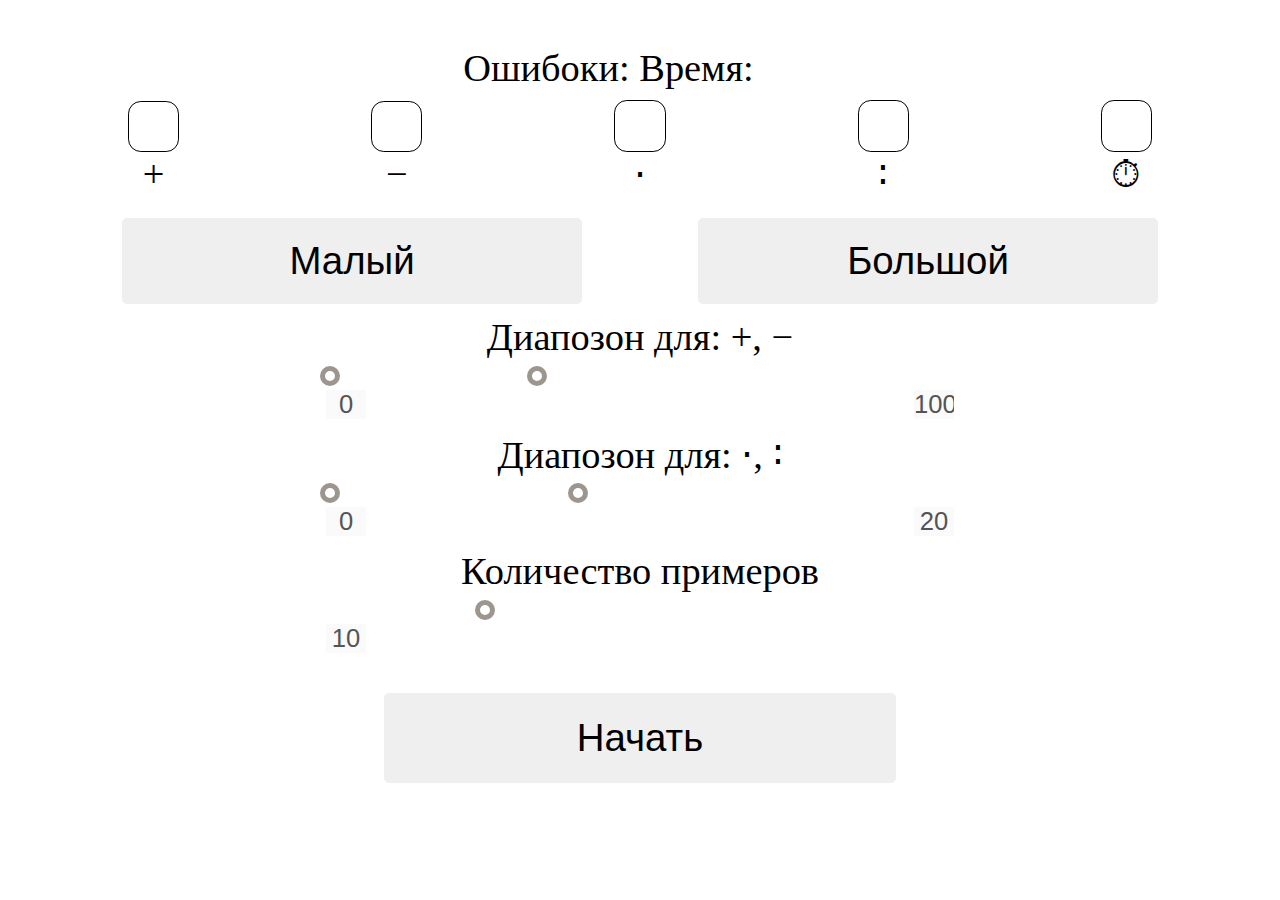
==== commit 1819c24f: "диапозон количества уровней" ====
--- a/index.html
+++ b/index.html
@@ -24,7 +24,7 @@
     <div  id="main1">
         <div class="main1 cssmain2">
             <div class="header1">
-                <p id="win-message" class="win-message none">Количество ошибок: <br> Время: </p>
+                <p id="win-message" class="win-message none">Ошибоки: Время: </p>
                 <div class="different-theme" id="different-theme"></div>
             </div>
             <div class="choice">
@@ -58,7 +58,6 @@
                     </div>
                 </div>
             </div>
-
             <div class="filter">
                 <p>Диапозон для: ⋅, ∶</p>
                 <div class="easy-basket-filter-double">
@@ -73,8 +72,23 @@
                         <div class="fill-double"></div>
                     </div>
                     
-                    <div class="easy-basket-filter-ticks-double">
+                    <div class="easy-basket-filter-ticks-double"></div>
+                </div>
+            </div>
+            <div class="filter">
+                <p>Количество примеров</p>
+                <div class="easy-basket-filter-three">
+                    <div class="easy-basket-filter-info-three">
+                        <p class="iLower-three cssmain2"><input disabled type="text" class="easy-basket-lower-three forPSize" value="10" min="5" max="25" maxlength=2/></p>
+                        <!-- <p class="iUpper-three cssmain2"><input disabled type="text" class="easy-basket-lower-three forPSize" value="0" min="5" max="25" maxlength=2/></p> -->
                     </div>
+                    
+                    <div class="easy-basket-filter-range-three">
+                        <input type="range" class="lower-three range-three" step="1" min="5" max="25" value="10"/>
+                        <!-- <input type="range" class="upper-three range-three" step="1" min="5" max="25" value="25"/> -->
+                    </div>
+                    
+                    <div class="easy-basket-filter-ticks-three"></div>
                 </div>
             </div>
             
--- a/style.css
+++ b/style.css
@@ -89,7 +89,7 @@
 }
 .choice{
     width: 80vw;
-    height: 15vh;
+    height: 13vh;
     display: flex;
     justify-content: space-between;
     align-items: center;
@@ -142,7 +142,7 @@
 
 
 .filter{
-    margin: 5vh 0 0 0;
+    /* margin: 2vh 0 0 0; */
     width: 100vw;
     height: 13vh;
     display: flex;
@@ -153,7 +153,7 @@
 
 
 .start-button{
-    margin: 5vh 0 0 0;
+    margin: 3vh 0 0 0;
     width: 40vw;
     height: 10vh;
     border-radius: 5px;
@@ -611,11 +611,92 @@
 
 
 
+
+.easy-basket-filter-three {
+    width: 50%;
+    position: relative;
+}
+.easy-basket-filter-info-three {
+    box-sizing: border-box;
+    padding: 0;
+    width: 100%;
+    justify-content: space-between;
+    /* position: absolute;
+    top: -50px; */
+}
+.easy-basket-filter-info-three p{
+    /* color: #fff; */
+    padding: 2px 6px;
+    /* background-color: rgb(28, 170, 231); */
+    border-radius: 4px;
+    margin:0;
+}
+.easy-basket-filter-info-three .iLower-three{
+    float:left;
+    display: inline-block;
+    min-height: 4.5vh;
+    width: 40px;
+    position: relative;
+}
+.easy-basket-filter-info-three input{
+    width: inherit;
+    border: none;
+    /* color: #fff; */
+    /* font: 11px Open Sans; */
+    /* background-color: rgb(28, 170, 231); */
+    /* width: 40px; */
+    text-align:center;
+    position: absolute;
+    bottom: 0;
+}
+/***** Position dual *****/
+.range-three {
+    position: absolute;
+    left: 0;
+    top: 0;
+}
+
+input[type=range].lower-three::-webkit-slider-runnable-track {
+    /* background: red; */
+}
+.easy-basket-filter-ticks-three {
+    display: -webkit-box;
+    display: -ms-flexbox;
+    display: flex;
+    -webkit-box-pack: justify;
+        -ms-flex-pack: justify;
+            justify-content: space-between;
+    height: 5px;
+    padding-top: 8px;
+    font: 11px Open Sans;
+    cursor: default;
+    left: 0;
+    bottom: 0;
+    width: 100%;
+}
+.easy-basket-filter-ticks-three > div {
+    height: 100%;
+    width: 1px;
+    background: #DDD;
+    color: #888;
+}
+.easy-basket-filter-ticks-three > div:nth-child(10n - 9) {
+    height: 150%;
+}
+.easy-basket-filter-ticks-three > div:nth-child(10n - 9)::before {
+    display: block;
+    content: attr(data-value);
+    -webkit-transform: translate(-50%, 50%);
+            transform: translate(-50%, 50%);
+    text-align: center;
+    width: 40px;
+}
+
+
+
+
 @media (max-width: 767px) {
-    .easy-basket-filter {
+    .easy-basket-filter, .easy-basket-filter-double, .easy-basket-filter-three {
         width: 85%;
     }
-    .easy-basket-filter-double {
-        width: 85%;
-    }
 }--- a/style.css
+++ b/style.css
@@ -89,7 +89,7 @@
 }
 .choice{
     width: 80vw;
-    height: 15vh;
+    height: 13vh;
     display: flex;
     justify-content: space-between;
     align-items: center;
@@ -142,7 +142,7 @@
 
 
 .filter{
-    margin: 5vh 0 0 0;
+    /* margin: 2vh 0 0 0; */
     width: 100vw;
     height: 13vh;
     display: flex;
@@ -153,7 +153,7 @@
 
 
 .start-button{
-    margin: 5vh 0 0 0;
+    margin: 3vh 0 0 0;
     width: 40vw;
     height: 10vh;
     border-radius: 5px;
@@ -611,11 +611,92 @@
 
 
 
+
+.easy-basket-filter-three {
+    width: 50%;
+    position: relative;
+}
+.easy-basket-filter-info-three {
+    box-sizing: border-box;
+    padding: 0;
+    width: 100%;
+    justify-content: space-between;
+    /* position: absolute;
+    top: -50px; */
+}
+.easy-basket-filter-info-three p{
+    /* color: #fff; */
+    padding: 2px 6px;
+    /* background-color: rgb(28, 170, 231); */
+    border-radius: 4px;
+    margin:0;
+}
+.easy-basket-filter-info-three .iLower-three{
+    float:left;
+    display: inline-block;
+    min-height: 4.5vh;
+    width: 40px;
+    position: relative;
+}
+.easy-basket-filter-info-three input{
+    width: inherit;
+    border: none;
+    /* color: #fff; */
+    /* font: 11px Open Sans; */
+    /* background-color: rgb(28, 170, 231); */
+    /* width: 40px; */
+    text-align:center;
+    position: absolute;
+    bottom: 0;
+}
+/***** Position dual *****/
+.range-three {
+    position: absolute;
+    left: 0;
+    top: 0;
+}
+
+input[type=range].lower-three::-webkit-slider-runnable-track {
+    /* background: red; */
+}
+.easy-basket-filter-ticks-three {
+    display: -webkit-box;
+    display: -ms-flexbox;
+    display: flex;
+    -webkit-box-pack: justify;
+        -ms-flex-pack: justify;
+            justify-content: space-between;
+    height: 5px;
+    padding-top: 8px;
+    font: 11px Open Sans;
+    cursor: default;
+    left: 0;
+    bottom: 0;
+    width: 100%;
+}
+.easy-basket-filter-ticks-three > div {
+    height: 100%;
+    width: 1px;
+    background: #DDD;
+    color: #888;
+}
+.easy-basket-filter-ticks-three > div:nth-child(10n - 9) {
+    height: 150%;
+}
+.easy-basket-filter-ticks-three > div:nth-child(10n - 9)::before {
+    display: block;
+    content: attr(data-value);
+    -webkit-transform: translate(-50%, 50%);
+            transform: translate(-50%, 50%);
+    text-align: center;
+    width: 40px;
+}
+
+
+
+
 @media (max-width: 767px) {
-    .easy-basket-filter {
+    .easy-basket-filter, .easy-basket-filter-double, .easy-basket-filter-three {
         width: 85%;
     }
-    .easy-basket-filter-double {
-        width: 85%;
-    }
 }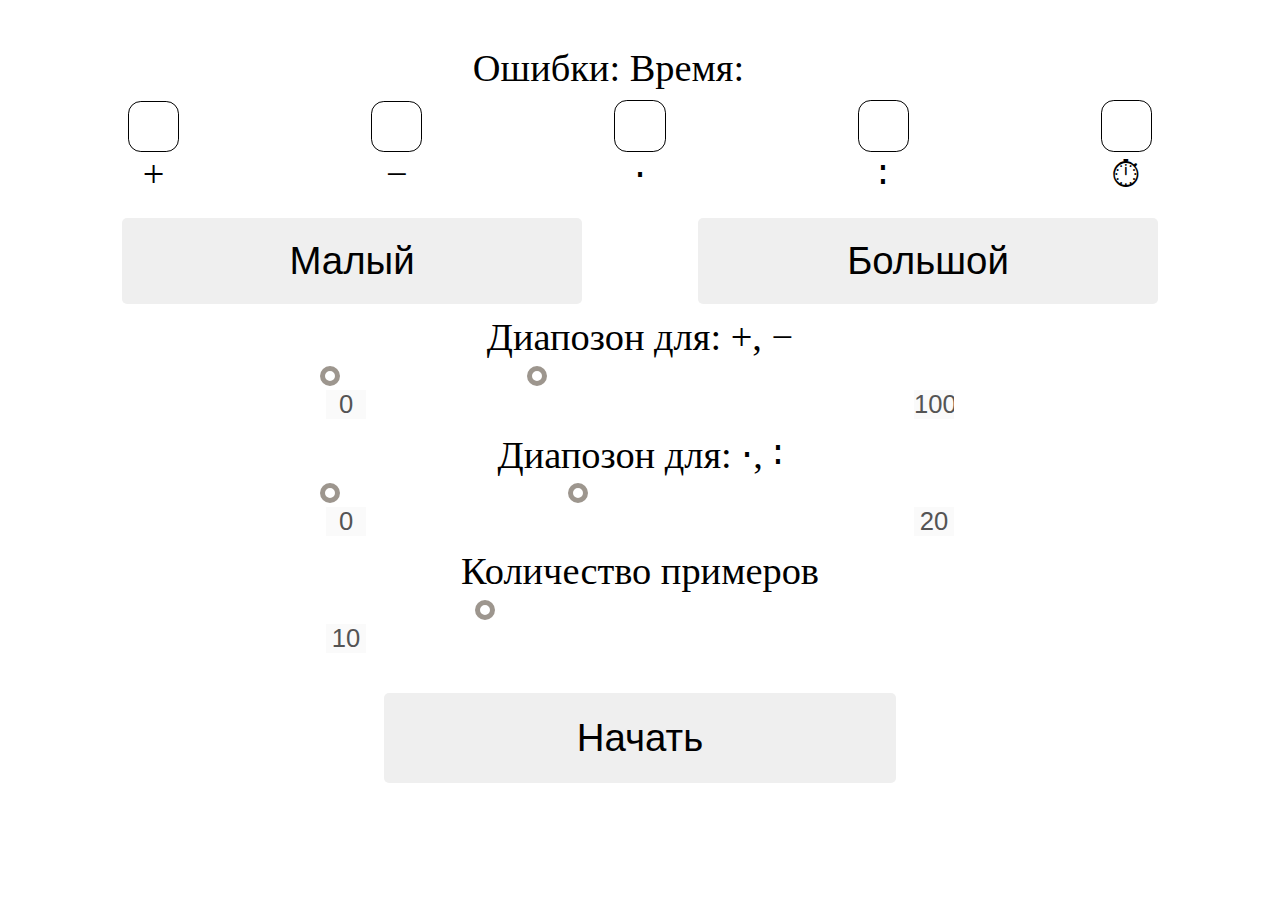
==== commit f87ccc1a: "ю" ====
--- a/index.html
+++ b/index.html
@@ -24,7 +24,7 @@
     <div  id="main1">
         <div class="main1 cssmain2">
             <div class="header1">
-                <p id="win-message" class="win-message none">Ошибоки: Время: </p>
+                <p id="win-message" class="win-message none">Ошибки: Время: </p>
                 <div class="different-theme" id="different-theme"></div>
             </div>
             <div class="choice">
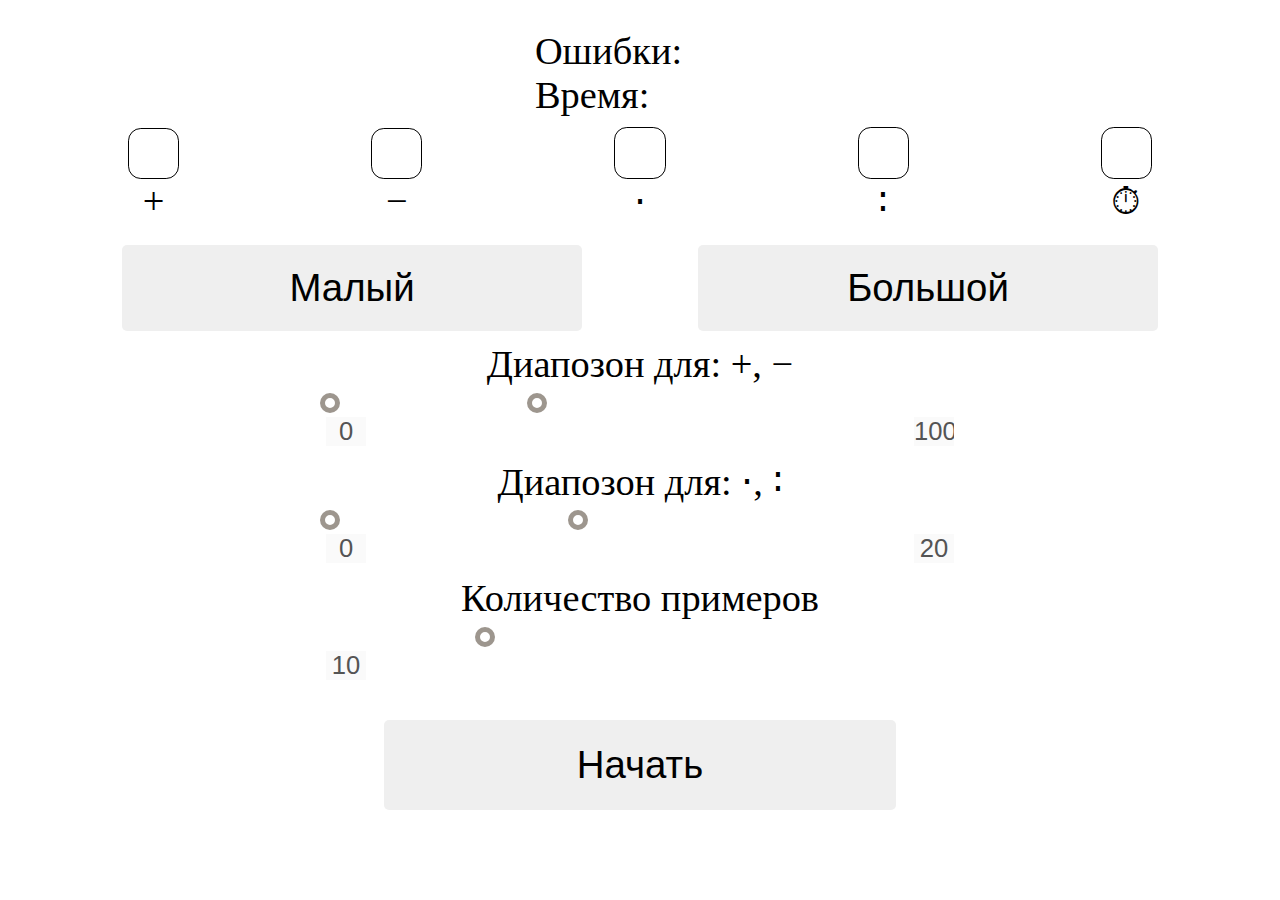
==== commit c065a048: "ю" ====
--- a/index.html
+++ b/index.html
@@ -8,7 +8,7 @@
     <link rel="stylesheet" id="theme" href="./style.css" /></link>
     <script src='https://cdnjs.cloudflare.com/ajax/libs/jquery/1.12.4/jquery.min.js'></script>
     <script src="https://telegram.org/js/telegram-web-app.js?v=1.0.1"></script>
-    <link href="https://fonts.googleapis.com/icon?family=Material+Icons"rel="stylesheet">
+    <link rel="stylesheet" href="https://fonts.googleapis.com/css2?family=Material+Icons+Round">
 </head>
 <body>
 
@@ -24,7 +24,7 @@
     <div  id="main1">
         <div class="main1 cssmain2">
             <div class="header1">
-                <p id="win-message" class="win-message none">Ошибки: Время: </p>
+                <p id="win-message" class="win-message none">Ошибки: <br> Время: </p>
                 <div class="different-theme" id="different-theme"></div>
             </div>
             <div class="choice">
@@ -100,8 +100,7 @@
         <div class="main2 cssmain2">
             <div class="header">
                 <div class="back-to-home" id="back-to-home">
-                    <!-- <img src="./materials/back-to-main.png" alt=""> -->
-                    <span class="material-icons home">home</span>
+                    <span class="material-icons-round home">home</span>
                 </div>
                 <div class="time">
                     <div class="wrapper-stopwath">
@@ -132,11 +131,11 @@
                 <button  class="cssmain2" id="number-9" value="9"> 9 </button>
                 <!-- <button  class="number"> 1 </button> -->
                 <button class="cssmain2" id="number-delete" value="delete">
-                    <span class="material-icons keyboard-circle">highlight_off</span>
+                    <span class="material-icons-round keyboard-circle">close</span>
                 </button>
                 <button  class="cssmain2" id="number-0" value="0"> 0 </button>
                 <button class="cssmain2" id="number-enter" value="enter">
-                    <span class="material-icons keyboard-circle">check_circle_outline</span>
+                    <span class="material-icons-round keyboard-circle">check</span>
                 </button>
             </div>
         </div>
--- a/style.css
+++ b/style.css
@@ -30,14 +30,14 @@
 
 .header1{
     width: 95vw;
-    height: 10vh;
+    height: 13vh;
     display: flex;
     justify-content: space-between;
     align-items: center;
 }
 .win-message{
     width: 100%;
-    height: 10vh;
+    height: 13vh;
     display: flex;
     justify-content: center;
     align-items: end;
@@ -60,7 +60,7 @@
     overflow: hidden;
     width: 0;
     right: calc(7vh + 2.5vw);
-    height: 10vh;
+    height: 13vh;
     display: flex;
     justify-content: end;
     align-items: center;
--- a/style.css
+++ b/style.css
@@ -30,14 +30,14 @@
 
 .header1{
     width: 95vw;
-    height: 10vh;
+    height: 13vh;
     display: flex;
     justify-content: space-between;
     align-items: center;
 }
 .win-message{
     width: 100%;
-    height: 10vh;
+    height: 13vh;
     display: flex;
     justify-content: center;
     align-items: end;
@@ -60,7 +60,7 @@
     overflow: hidden;
     width: 0;
     right: calc(7vh + 2.5vw);
-    height: 10vh;
+    height: 13vh;
     display: flex;
     justify-content: end;
     align-items: center;
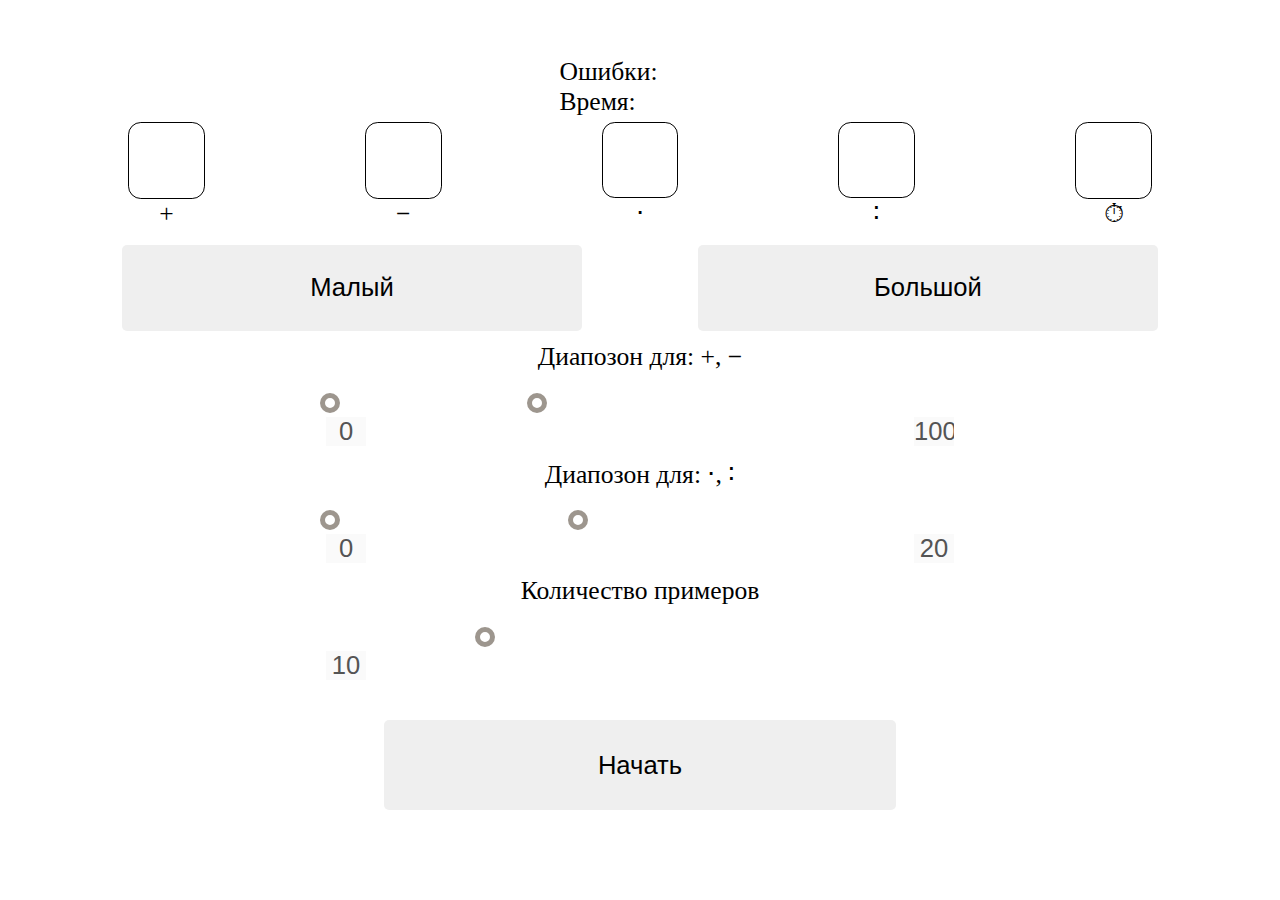
==== commit 4fa3f94d: "ю" ====
--- a/index.html
+++ b/index.html
@@ -15,14 +15,14 @@
     <div class="different-theme-block" id="different-theme-block">
         <div class="conteiner" id="conteiner">
             <div class="standart" id="standart"></div>
-            <div class="black" id="black"></div>
+            <div class="dark" id="dark"></div>
             <div class="red" id="red"></div>
             <div class="green" id="green"></div>
         </div>
     </div>
 
     <div  id="main1">
-        <div class="main1 cssmain2">
+        <div class="main1 cssmain1">
             <div class="header1">
                 <p id="win-message" class="win-message none">Ошибки: <br> Время: </p>
                 <div class="different-theme" id="different-theme"></div>
@@ -36,8 +36,8 @@
             </div>
 
             <div class="tuning-small-big">
-                <button class="small-range cssmain2" id="small-range">Малый</button>
-                <button class="big-range cssmain2" id="big-range">Большой</button>
+                <button class="small-range cssmain1" id="small-range">Малый</button>
+                <button class="big-range cssmain1" id="big-range">Большой</button>
             </div>
 
             <div class="filter">
@@ -92,7 +92,7 @@
                 </div>
             </div>
             
-            <button class="start-button cssmain2" id="start-button">Начать</button>
+            <button class="start-button cssmain1" id="start-button">Начать</button>
         </div>
     </div>
 
@@ -104,7 +104,7 @@
                 </div>
                 <div class="time">
                     <div class="wrapper-stopwath">
-                        <p><span id="seconds">00</span>:<span id="tens">00</span></p>
+                        <p><span id="seconds"></span><span id="tens"></span></p>
                     </div> 
                 </div>
                 <div class="score">
--- a/style.css
+++ b/style.css
@@ -66,26 +66,26 @@
     align-items: center;
     transition-duration: 0.4s;
 }
-.black, .red, .green, .standart{
+.dark, .red, .green, .standart{
     height: 7vh;
     aspect-ratio: 1 / 1;
     transition-duration: 0.4s;
 }
-.black{
-    background-color: black;
+.dark{
+    /* background-color: black; */
 }
 .green{
-    background-color: green;
+    /* background-color: green; */
     border-top-right-radius: 1vw;
     border-bottom-right-radius: 1vw;
 }
 .red{
-    background-color: red;
+    /* background-color: red; */
 }
 .standart{
     border-top-left-radius: 1vw;
     border-bottom-left-radius: 1vw;
-    background-color: rgb(28, 170, 231);;
+    /* background-color: rgb(28, 170, 231); */
 }
 .choice{
     width: 80vw;
@@ -101,7 +101,7 @@
 }
 .choice input{
     appearance: none; /* Убираем стандартное оформление */
-    width: 4vw;
+    width: 6vw;
     aspect-ratio: 1 / 1;
     /* border: 1px solid #000; */
     border-radius: 1vw;
@@ -332,7 +332,7 @@
         font-size: 4.5vw;
     }
     .choice input{
-        width: 5vw;
+        width: 6vw;
     }
     span.home{
         font-size: 9vh;
@@ -352,7 +352,7 @@
         font-size: 5.5vw;
     }
     .choice input{
-        width: 5.5vw;
+        width: 7vw;
     }
     span.home{
         font-size: 8vh;
--- a/style.css
+++ b/style.css
@@ -66,26 +66,26 @@
     align-items: center;
     transition-duration: 0.4s;
 }
-.black, .red, .green, .standart{
+.dark, .red, .green, .standart{
     height: 7vh;
     aspect-ratio: 1 / 1;
     transition-duration: 0.4s;
 }
-.black{
-    background-color: black;
+.dark{
+    /* background-color: black; */
 }
 .green{
-    background-color: green;
+    /* background-color: green; */
     border-top-right-radius: 1vw;
     border-bottom-right-radius: 1vw;
 }
 .red{
-    background-color: red;
+    /* background-color: red; */
 }
 .standart{
     border-top-left-radius: 1vw;
     border-bottom-left-radius: 1vw;
-    background-color: rgb(28, 170, 231);;
+    /* background-color: rgb(28, 170, 231); */
 }
 .choice{
     width: 80vw;
@@ -101,7 +101,7 @@
 }
 .choice input{
     appearance: none; /* Убираем стандартное оформление */
-    width: 4vw;
+    width: 6vw;
     aspect-ratio: 1 / 1;
     /* border: 1px solid #000; */
     border-radius: 1vw;
@@ -332,7 +332,7 @@
         font-size: 4.5vw;
     }
     .choice input{
-        width: 5vw;
+        width: 6vw;
     }
     span.home{
         font-size: 9vh;
@@ -352,7 +352,7 @@
         font-size: 5.5vw;
     }
     .choice input{
-        width: 5.5vw;
+        width: 7vw;
     }
     span.home{
         font-size: 8vh;
